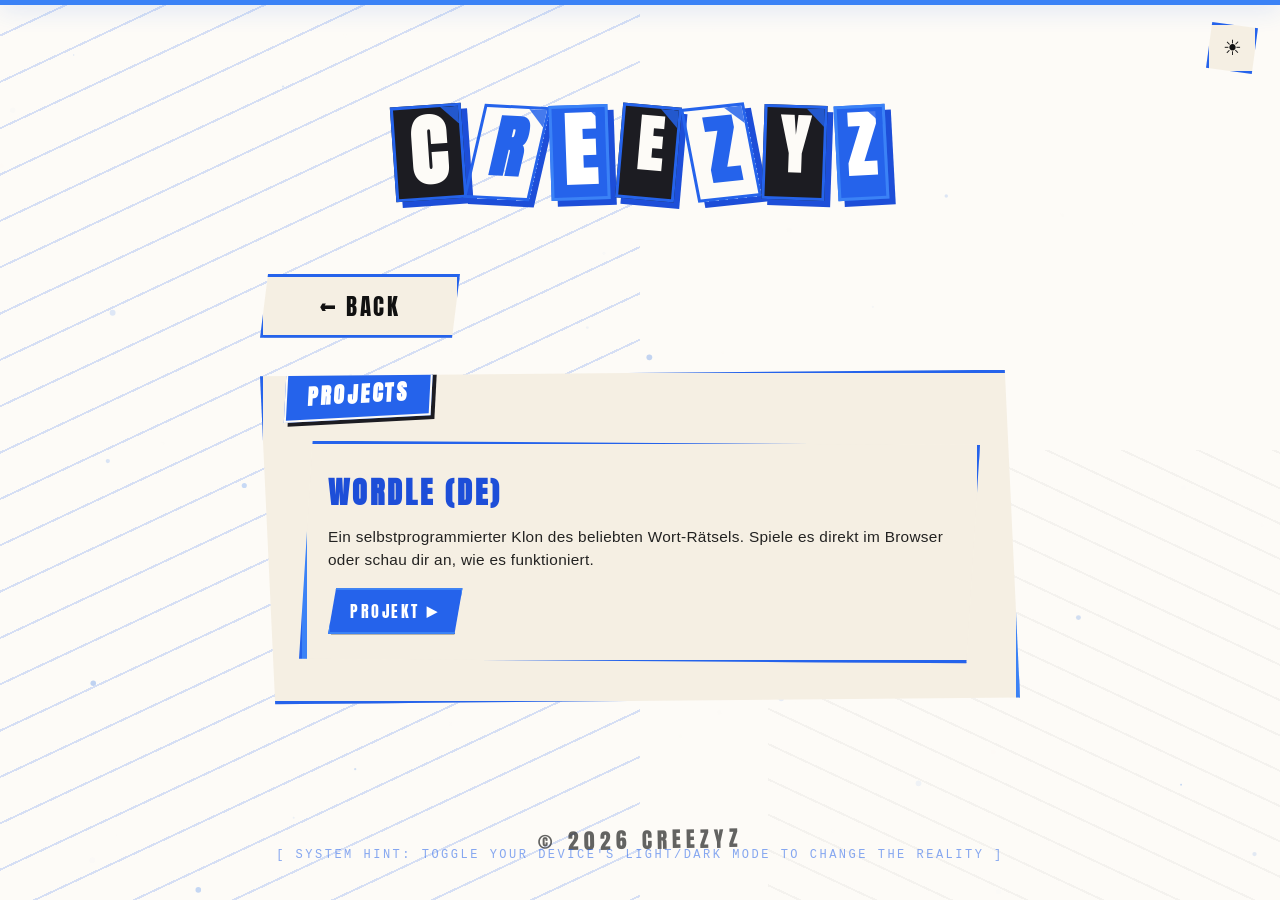
==== projects.html @ 1b04c9df "Update Website mit neuem Design" ====
<!DOCTYPE html>
<html lang="en">
<head>
  <meta charset="UTF-8">
  <meta name="viewport" content="width=device-width, initial-scale=1.0">
  <title>PROJECTS | CREEZYZ</title>
  <link rel="preconnect" href="https://fonts.googleapis.com">
  <link rel="preconnect" href="https://fonts.gstatic.com" crossorigin>
  <link href="https://fonts.googleapis.com/css2?family=Anton&family=Inter:wght@400;500;600&display=swap" rel="stylesheet">
  <link rel="stylesheet" href="style.css">
</head>
<body>
  <div class="top-bar"></div>
  <canvas id="particleCanvas"></canvas>
  <div class="bg-stripes"></div>

  <button class="theme-toggle" id="themeToggle" aria-label="Toggle theme">
    <span class="theme-icon">&#9790;</span>
  </button>

  <header>
    <a href="index.html" style="text-decoration:none;display:inline-block;">
      <h1 class="p5-title" id="mainTitle">
        <span class="p5-title-letter" style="font-size:4.8rem;color:var(--p5-cream);background:var(--p5-anthracite);transform:rotate(-4deg);border-color:var(--p5-blue)">C</span>
        <span class="p5-title-letter" style="font-size:4.2rem;color:var(--p5-blue);background:transparent;transform:rotate(3deg) skewX(-10deg);border-color:var(--p5-blue)">R</span>
        <span class="p5-title-letter" style="font-size:5rem;color:var(--p5-white);background:var(--p5-blue);transform:rotate(-2deg);padding:2px 10px;border-color:var(--p5-blue-bright)">E</span>
        <span class="p5-title-letter" style="font-size:3.8rem;color:var(--p5-cream);background:var(--p5-anthracite);transform:rotate(5deg);border-color:var(--p5-blue)">E</span>
        <span class="p5-title-letter" style="font-size:4.6rem;color:var(--p5-blue);background:transparent;transform:rotate(-6deg) skewX(5deg);border-color:var(--p5-blue)">Z</span>
        <span class="p5-title-letter" style="font-size:4rem;color:var(--p5-cream);background:var(--p5-anthracite);transform:rotate(2deg);border-color:var(--p5-blue)">Y</span>
        <span class="p5-title-letter" style="font-size:4.4rem;color:var(--p5-white);background:var(--p5-blue);transform:rotate(-3deg);padding:2px 8px;border-color:var(--p5-blue-bright)">Z</span>
      </h1>
    </a>
  </header>

  <main>
    <div class="back-button">
      <a href="index.html" class="p5-link" style="max-width:200px;">&larr; BACK</a>
    </div>

    <section class="p5-card projects-card" style="clip-path:polygon(0% 2%, 98% 0%, 100% 98%, 2% 100%);border-right:4px solid var(--p5-blue-bright);">
      <h2 class="p5-badge">PROJECTS</h2>

      <div class="project-item" onclick="openWordleModal()">
        <h3>WORDLE (DE)</h3>
        <p>Ein selbstprogrammierter Klon des beliebten Wort-Rätsels. Spiele es direkt im Browser oder schau dir an, wie es funktioniert.</p>
        <div class="project-btn">PROJEKT &#x25B6;</div>
      </div>
    </section>
  </main>

  <footer>
    <p class="p5-footer">&copy; 2026 CREEZYZ</p>
    <p class="p5-hint">[ SYSTEM HINT: Toggle your device's light/dark mode to change the reality ]</p>
  </footer>

  <div id="wordleModal" class="modal-overlay">
    <div class="modal-content">
      <h2 class="p5-badge" style="background:var(--p5-blue);">WORDLE (DE)</h2>
      <p><strong>Systemzugriff gewährt.</strong> Was möchtest du tun?</p>

      <div class="modal-buttons">
        <a href="wordle/wordle.html" class="p5-link">&#x25B6; SPIELEN</a>
        <p class="modal-desc">Führe das Programm direkt im Browser aus.</p>

        <a href="https://github.com/creezyz/wordle" target="_blank" rel="noopener noreferrer" class="p5-link">&lt;/&gt; SOURCE CODE</a>
        <p class="modal-desc">Analysiere den Code auf GitHub.</p>
      </div>

      <button class="close-btn" onclick="closeWordleModal()">ABBRECHEN</button>
    </div>
  </div>

  <script src="script.js"></script>
</body>
</html>
---- style.css ----
:root {
  --p5-black: #000000;
  --p5-white: #ffffff;

  --p5-blue: #2563eb;
  --p5-blue-bright: #3b82f6;
  --p5-blue-dark: #1d4ed8;
  --p5-blue-deep: #1e3a8a;
  --p5-blue-glow: rgba(37, 99, 235, 0.45);
  --p5-blue-soft: rgba(37, 99, 235, 0.18);

  --p5-cream: #fdfbf7;
  --p5-cream-soft: #f5efe3;
  --p5-cream-edge: #e8dfca;
  --p5-anthracite: #1c1c22;
  --p5-anthracite-soft: #27272f;
  --p5-anthracite-light: #34343d;

  --p5-font-title: "Anton", "Impact", "Arial Black", sans-serif;
  --p5-font-impact: "Impact", "Arial Black", sans-serif;
  --p5-font-body:
    -apple-system, BlinkMacSystemFont, "Segoe UI", Roboto, sans-serif;
  --p5-font-mono: "Courier New", monospace;

  --p5-shadow-blue: 8px 8px 0px var(--p5-blue);
  --p5-shadow-black: 8px 8px 0px var(--p5-black);
  --p5-shadow-soft: 6px 6px 0px var(--p5-blue-dark);
  --p5-transition: 0.18s cubic-bezier(0.1, 0.9, 0.2, 1);
  --p5-edge: 3px;
}

*,
*::before,
*::after {
  box-sizing: border-box;
}

html {
  scroll-behavior: smooth;
}

body {
  margin: 0;
  padding: 0;
  background-color: var(--p5-anthracite);
  color: var(--p5-cream);
  font-family: var(--p5-font-body);
  overflow-x: hidden;
  min-height: 100vh;
  display: flex;
  flex-direction: column;
  align-items: center;
  position: relative;
  letter-spacing: 0.2px;
}

#particleCanvas {
  position: fixed;
  top: 0;
  left: 0;
  width: 100%;
  height: 100%;
  z-index: 0;
  pointer-events: none;
  opacity: 0.7;
}

.bg-stripes {
  position: fixed;
  top: 0;
  left: 0;
  width: 100%;
  height: 100%;
  z-index: 1;
  pointer-events: none;
  overflow: hidden;
}

.bg-stripes::before {
  content: "";
  position: absolute;
  top: -20%;
  left: -10%;
  width: 60%;
  height: 140%;
  background: repeating-linear-gradient(
    -25deg,
    transparent,
    transparent 40px,
    var(--p5-blue-soft) 40px,
    var(--p5-blue-soft) 42px
  );
  animation: stripesMove 22s linear infinite;
}

.bg-stripes::after {
  content: "";
  position: absolute;
  bottom: -10%;
  right: -10%;
  width: 50%;
  height: 60%;
  background: repeating-linear-gradient(
    25deg,
    transparent,
    transparent 30px,
    rgba(253, 251, 247, 0.04) 30px,
    rgba(253, 251, 247, 0.04) 32px
  );
  animation: stripesMove 28s linear infinite reverse;
}

@keyframes stripesMove {
  0% {
    transform: translateX(0) translateY(0);
  }
  100% {
    transform: translateX(50px) translateY(25px);
  }
}

.top-bar {
  position: fixed;
  top: 0;
  left: 0;
  width: 100%;
  height: 5px;
  background: var(--p5-blue);
  z-index: 100;
  box-shadow: 0 0 24px var(--p5-blue-glow);
}

.top-bar::after {
  content: "";
  position: absolute;
  top: 0;
  left: 0;
  width: 100%;
  height: 100%;
  background: var(--p5-blue-bright);
  animation: barPulse 3s ease-in-out infinite;
}

@keyframes barPulse {
  0%,
  100% {
    opacity: 1;
    box-shadow: 0 0 24px var(--p5-blue-glow);
  }
  50% {
    opacity: 0.55;
    box-shadow: 0 0 50px var(--p5-blue-glow);
  }
}

.theme-toggle {
  position: fixed;
  top: 22px;
  right: 22px;
  z-index: 1000;
  width: 52px;
  height: 52px;
  background: var(--p5-anthracite-soft);
  border: var(--p5-edge) solid var(--p5-blue);
  color: var(--p5-cream);
  cursor: pointer;
  display: flex;
  align-items: center;
  justify-content: center;
  font-size: 1.34rem;
  transition: all var(--p5-transition);
  clip-path: polygon(12% 0%, 100% 12%, 88% 100%, 0% 88%);
  opacity: 0;
  animation: fadeSlideIn 0.5s ease-out 0.3s forwards;
  box-shadow: 4px 4px 0px var(--p5-blue-dark);
}

.theme-toggle:hover {
  background: var(--p5-blue);
  border-color: var(--p5-blue-bright);
  color: var(--p5-white);
  transform: scale(1.12) rotate(-6deg);
  box-shadow: 6px 6px 0px var(--p5-black);
}

.theme-icon {
  display: inline-block;
  transition: transform 0.3s ease-out;
}

.theme-toggle:hover .theme-icon {
  transform: rotate(35deg) scale(1.22);
}

header {
  position: relative;
  z-index: 10;
  margin-top: 70px;
  margin-bottom: 18px;
  text-align: center;
  width: 100%;
}

.p5-title {
  display: inline-flex;
  flex-wrap: wrap;
  justify-content: center;
  gap: 4px;
  padding: 14px 18px;
  position: relative;
  max-width: 92vw;
}

.p5-title-letter {
  display: inline-block;
  font-family: var(--p5-font-title);
  font-size: 4.6rem;
  color: var(--p5-cream);
  background: var(--p5-anthracite-soft);
  border: var(--p5-edge) solid var(--p5-blue);
  text-transform: uppercase;
  font-weight: 900;
  line-height: 1;
  padding: 6px 14px;
  margin: 0 3px;
  transition:
    transform 0.22s cubic-bezier(0.2, 0.9, 0.2, 1),
    background-color var(--p5-transition),
    color var(--p5-transition);
  cursor: default;
  transform: skewX(-8deg) rotate(-1deg);
  box-shadow: 6px 6px 0px var(--p5-blue-dark);
  position: relative;
}

.p5-title-letter:nth-child(odd) {
  transform: skewX(-6deg) rotate(1deg);
}

.p5-title-letter:nth-child(even) {
  transform: skewX(-10deg) rotate(-2deg);
}

.p5-title-letter::after {
  content: "";
  position: absolute;
  top: 0;
  right: 0;
  width: 18px;
  height: 18px;
  background: var(--p5-blue);
  clip-path: polygon(0 0, 100% 0, 100% 100%);
  opacity: 0.85;
  pointer-events: none;
}

.p5-title-letter:hover {
  color: var(--p5-white);
  background: var(--p5-blue);
  border-color: var(--p5-blue-bright);
  transform: scale(1.15) rotate(-4deg) skewX(0deg);
  box-shadow: 8px 8px 0px var(--p5-black);
  z-index: 2;
}

main {
  position: relative;
  z-index: 10;
  width: 92%;
  max-width: 760px;
  display: flex;
  flex-direction: column;
  gap: 26px;
  padding: 20px 0 30px 0;
}

.button-section-group {
  display: flex;
  flex-direction: column;
  align-items: center;
  width: 100%;
  opacity: 0;
  animation: fadeSlideIn 0.55s ease-out forwards;
}

.button-section-group:nth-of-type(1) {
  animation-delay: 0.4s;
}
.button-section-group:nth-of-type(2) {
  animation-delay: 0.6s;
}
.button-section-group:nth-of-type(3) {
  animation-delay: 0.8s;
}

.nav-btn {
  font-family: var(--p5-font-title);
  font-size: 1.7rem;
  letter-spacing: 4px;
  text-transform: uppercase;
  color: var(--p5-cream);
  background: var(--p5-anthracite-soft);
  border: var(--p5-edge) solid var(--p5-blue);
  padding: 14px 38px;
  cursor: pointer;
  display: inline-block;
  text-align: center;
  position: relative;
  transition: all var(--p5-transition);
  transform: skewX(-8deg);
  clip-path: polygon(5% 0%, 100% 4%, 95% 100%, 0% 96%);
  box-shadow: 6px 6px 0px var(--p5-blue-dark);
}

.nav-btn::before {
  content: "";
  position: absolute;
  top: -4px;
  left: -4px;
  right: -4px;
  bottom: -4px;
  border: 2px solid var(--p5-blue-bright);
  clip-path: polygon(5% 0%, 100% 4%, 95% 100%, 0% 96%);
  opacity: 0;
  transition: opacity var(--p5-transition);
  z-index: -1;
}

.nav-btn:hover {
  background: var(--p5-blue);
  border-color: var(--p5-blue-bright);
  color: var(--p5-white);
  transform: scale(1.06) skewX(-4deg);
  box-shadow: 8px 8px 0px var(--p5-black);
  letter-spacing: 6px;
}

.nav-btn:hover::before {
  opacity: 1;
}

.nav-btn:active {
  transform: scale(0.96) skewX(-8deg);
}

.nav-btn span {
  display: block;
  transition: transform var(--p5-transition);
}

.nav-btn:hover span {
  transform: translateX(5px);
}

.p5-card {
  background: var(--p5-anthracite-soft);
  color: var(--p5-cream);
  padding: 38px 36px;
  position: relative;
  width: 100%;
  margin-top: 6px;
  border: var(--p5-edge) solid var(--p5-blue);
  box-shadow: 8px 8px 0px var(--p5-blue-dark);
}

.main-card {
  clip-path: polygon(2% 0%, 100% 2%, 98% 100%, 0% 98%);
  border-left: 5px solid var(--p5-blue-bright);
}

.socials-card {
  clip-path: polygon(0% 2%, 98% 0%, 100% 98%, 2% 100%);
  border-right: 5px solid var(--p5-blue-bright);
}

.p5-card p {
  font-family: var(--p5-font-body);
  font-size: 1.05rem;
  line-height: 1.75;
  font-weight: 400;
  margin: 14px 0;
  letter-spacing: 0.3px;
  color: var(--p5-cream);
}

.p5-card strong {
  color: var(--p5-blue-bright);
  font-weight: 700;
}

.p5-badge {
  position: absolute;
  top: -22px;
  left: 22px;
  background: var(--p5-blue);
  color: var(--p5-white);
  font-family: var(--p5-font-title);
  font-size: 1.35rem;
  letter-spacing: 3px;
  padding: 7px 20px;
  transform: rotate(-3deg) skewX(-6deg);
  box-shadow: 4px 4px 0px var(--p5-black);
  z-index: 5;
  white-space: nowrap;
  border: 2px solid var(--p5-cream);
}

.p5-badge.red {
  background: var(--p5-anthracite);
  border: 2px solid var(--p5-blue-bright);
  color: var(--p5-blue-bright);
  box-shadow: 4px 4px 0px var(--p5-blue);
}

.collapsible {
  max-height: 0;
  overflow: hidden;
  transition:
    max-height 0.55s cubic-bezier(0.1, 0.9, 0.2, 1),
    padding 0.4s ease-out,
    opacity 0.4s ease-out,
    margin 0.4s ease-out;
  opacity: 0;
  padding: 0 36px !important;
  margin: 0 !important;
  border: none !important;
  box-shadow: none !important;
}

.collapsible.active {
  max-height: 2000px;
  opacity: 1;
  padding: 38px 36px !important;
  margin-top: 6px !important;
}

.p5-list {
  list-style: none;
  padding: 0;
  margin: 26px 0 0 0;
  display: grid;
  grid-template-columns: 1fr 1fr;
  gap: 14px;
}

.p5-list li {
  display: flex;
  transform: skewX(-6deg);
}

.p5-link {
  font-family: var(--p5-font-title);
  font-size: 1.42rem;
  letter-spacing: 2.5px;
  color: var(--p5-cream);
  text-decoration: none;
  background: var(--p5-anthracite-soft);
  border: var(--p5-edge) solid var(--p5-blue);
  padding: 12px 18px;
  display: block;
  width: 100%;
  text-align: center;
  transition: all var(--p5-transition);
  position: relative;
  clip-path: polygon(4% 0%, 100% 0%, 96% 100%, 0% 100%);
  box-shadow: 4px 4px 0px var(--p5-blue-dark);
}

.p5-link::after {
  content: "▸";
  position: absolute;
  right: 10px;
  top: 50%;
  transform: translateY(-50%);
  opacity: 0;
  transition: all var(--p5-transition);
  color: var(--p5-blue-bright);
  font-weight: 900;
}

.p5-link:hover {
  background: var(--p5-blue);
  border-color: var(--p5-blue-bright);
  color: var(--p5-white);
  transform: scale(1.04) skewX(-3deg);
  box-shadow: 6px 6px 0px var(--p5-black);
  letter-spacing: 4px;
  padding-left: 22px;
}

.p5-link:hover::after {
  opacity: 1;
  right: 14px;
}

footer {
  position: relative;
  z-index: 10;
  width: 100%;
  text-align: center;
  margin-top: auto;
  padding: 32px 20px 26px 20px;
}

.p5-footer {
  font-family: var(--p5-font-title);
  font-size: 1.35rem;
  letter-spacing: 5px;
  color: var(--p5-cream);
  opacity: 0.65;
  margin: 0;
  transform: rotate(-1deg);
}

.p5-hint {
  font-family: var(--p5-font-mono);
  font-size: 0.75rem;
  color: var(--p5-blue-bright);
  opacity: 0.55;
  margin-top: -8px;
  letter-spacing: 2.5px;
  text-transform: uppercase;
}

.back-button {
  opacity: 0;
  animation: fadeSlideIn 0.5s ease-out 0.4s forwards;
  width: 100%;
}

.project-item {
  border: var(--p5-edge) solid var(--p5-blue);
  padding: 26px;
  margin-top: 30px;
  background: var(--p5-anthracite-soft);
  cursor: pointer;
  transition: all var(--p5-transition);
  clip-path: polygon(2% 0%, 100% 2%, 98% 100%, 0% 98%);
  position: relative;
  box-shadow: 6px 6px 0px var(--p5-blue-dark);
}

.project-item::before {
  content: "";
  position: absolute;
  top: 0;
  left: 0;
  width: 5px;
  height: 100%;
  background: var(--p5-blue-bright);
  transition: width var(--p5-transition);
}

.project-item:hover {
  transform: translateX(8px) scale(1.02);
  border-color: var(--p5-blue-bright);
  box-shadow: -8px 8px 0px var(--p5-blue-glow);
  background: var(--p5-anthracite-light);
}

.project-item:hover::before {
  width: 8px;
}

.project-item h3 {
  font-family: var(--p5-font-title);
  color: var(--p5-blue-bright);
  font-size: 1.85rem;
  margin: 0 0 10px 0;
  letter-spacing: 3px;
  text-transform: uppercase;
}

.project-item p {
  font-family: var(--p5-font-body);
  font-size: 0.96rem;
  line-height: 1.55;
  margin: 0;
  opacity: 0.92;
  color: var(--p5-cream);
}

.project-btn {
  display: inline-block;
  background: var(--p5-blue);
  color: var(--p5-white);
  font-family: var(--p5-font-title);
  font-size: 1rem;
  letter-spacing: 2.5px;
  padding: 9px 20px;
  margin-top: 16px;
  border: 2px solid var(--p5-blue-bright);
  clip-path: polygon(6% 0%, 100% 0%, 94% 100%, 0% 100%);
  transition: all var(--p5-transition);
  text-transform: uppercase;
  box-shadow: 3px 3px 0px var(--p5-black);
}

.project-item:hover .project-btn {
  background: var(--p5-cream);
  color: var(--p5-anthracite);
  transform: skewX(-5deg);
  border-color: var(--p5-cream);
}

.modal-overlay {
  display: none;
  position: fixed;
  inset: 0;
  background: rgba(0, 0, 0, 0.92);
  z-index: 2000;
  justify-content: center;
  align-items: center;
  opacity: 0;
  animation: fadeIn 0.28s forwards;
  backdrop-filter: blur(2px);
}

.modal-content {
  width: 92%;
  max-width: 440px;
  background: var(--p5-anthracite-soft);
  padding: 38px 34px;
  position: relative;
  clip-path: polygon(2% 0%, 100% 2%, 98% 100%, 0% 98%);
  border: 3px solid var(--p5-blue);
  box-shadow: 10px 10px 0px var(--p5-blue-dark);
  color: var(--p5-cream);
}

.modal-content p {
  font-family: var(--p5-font-body);
  font-size: 1rem;
  line-height: 1.55;
  color: var(--p5-cream);
}

.modal-buttons {
  margin-top: 26px;
  display: flex;
  flex-direction: column;
  gap: 16px;
}

.modal-buttons .p5-link {
  font-size: 1.22rem;
}

.modal-desc {
  font-size: 0.85rem !important;
  opacity: 0.65;
  margin-top: -12px;
  text-align: center;
  font-family: var(--p5-font-mono) !important;
  letter-spacing: 1px;
}

.close-btn {
  margin-top: 22px;
  background: transparent;
  border: 2px solid var(--p5-blue);
  color: var(--p5-blue-bright);
  font-family: var(--p5-font-title);
  font-size: 1.1rem;
  letter-spacing: 2.5px;
  cursor: pointer;
  width: 100%;
  text-align: center;
  padding: 11px;
  transition: all var(--p5-transition);
  clip-path: polygon(4% 0%, 100% 0%, 96% 100%, 0% 100%);
  text-transform: uppercase;
}

.close-btn:hover {
  background: var(--p5-blue);
  color: var(--p5-white);
  border-color: var(--p5-blue-bright);
  box-shadow: 0 0 25px var(--p5-blue-glow), 4px 4px 0px var(--p5-black);
}

@keyframes fadeSlideIn {
  0% {
    opacity: 0;
    transform: translateY(32px);
  }
  100% {
    opacity: 1;
    transform: translateY(0);
  }
}

@keyframes fadeIn {
  to {
    opacity: 1;
  }
}

@keyframes letterPop {
  0% {
    transform: scale(0) rotate(30deg);
    opacity: 0;
  }
  60% {
    transform: scale(1.2) rotate(-5deg);
    opacity: 1;
  }
  100% {
    transform: scale(1) rotate(0deg);
    opacity: 1;
  }
}

@media (max-width: 600px) {
  header {
    margin-top: 50px;
    margin-bottom: 8px;
  }

  main {
    gap: 22px;
  }

  .p5-title {
    gap: 2px;
    padding: 8px 6px;
    transform: scale(0.66);
    transform-origin: top center;
    flex-wrap: nowrap;
  }

  .p5-title-letter {
    padding: 2px 6px !important;
    margin: 0 2px !important;
  }

  .nav-btn {
    font-size: 1.3rem;
    padding: 11px 18px;
    letter-spacing: 2.5px;
    width: 100%;
  }

  .nav-btn:hover {
    letter-spacing: 3px;
  }

  .p5-card {
    padding: 28px 18px;
  }

  .p5-card p {
    font-size: 0.96rem;
  }

  .collapsible {
    padding: 0 18px !important;
  }

  .collapsible.active {
    padding: 28px 18px !important;
  }

  .p5-list {
    grid-template-columns: 1fr;
    gap: 10px;
  }

  .p5-link {
    font-size: 1.12rem;
    padding: 9px 12px;
    letter-spacing: 1.5px;
  }

  .p5-link::after {
    display: none;
  }

  .p5-badge {
    font-size: 1.02rem;
    padding: 5px 14px;
    left: 12px;
    top: -17px;
  }

  .project-item {
    padding: 20px;
  }

  .project-item h3 {
    font-size: 1.35rem;
  }

  .project-item p {
    font-size: 0.86rem;
  }

  .project-btn {
    font-size: 0.85rem;
    padding: 7px 14px;
  }

  .modal-content {
    padding: 26px 18px;
  }

  .modal-buttons .p5-link {
    font-size: 1rem;
  }

  .close-btn {
    font-size: 0.95rem;
    padding: 9px;
  }

  .back-button .p5-link {
    font-size: 0.96rem;
    padding: 7px 12px;
    max-width: 130px !important;
  }

  .p5-footer {
    font-size: 1rem;
    letter-spacing: 3px;
  }

  .p5-hint {
    font-size: 0.6rem;
    letter-spacing: 1.5px;
  }

  .theme-toggle {
    top: 14px;
    right: 14px;
    width: 42px;
    height: 42px;
    font-size: 1.1rem;
  }
}

@media (min-width: 601px) and (max-width: 1024px) {
  .p5-title {
    transform: scale(0.84);
    transform-origin: top center;
  }
}

body[data-theme="dark"] {
  background-color: var(--p5-anthracite);
  color: var(--p5-cream);
}

body[data-theme="light"] {
  background-color: var(--p5-cream);
  color: #111111;
}

body[data-theme="light"] .p5-card {
  background: var(--p5-cream-soft);
  color: #111111;
  border-color: var(--p5-blue);
  box-shadow: 8px 8px 0px var(--p5-blue-dark);
}

body[data-theme="light"] .socials-card {
  background: var(--p5-cream-soft);
  color: #111111;
  border-right-color: var(--p5-blue-bright);
}

body[data-theme="light"] .project-item {
  background: var(--p5-cream-soft);
  border-color: var(--p5-blue);
  color: #111111;
}

body[data-theme="light"] .project-item:hover {
  background: var(--p5-cream);
}

body[data-theme="light"] .nav-btn {
  background: var(--p5-cream-soft);
  border-color: var(--p5-blue);
  color: #111111;
}

body[data-theme="light"] .nav-btn:hover {
  background: var(--p5-blue);
  color: var(--p5-white);
  border-color: var(--p5-blue-bright);
}

body[data-theme="light"] .p5-link {
  background: var(--p5-cream-soft);
  border-color: var(--p5-blue);
  color: #111111;
}

body[data-theme="light"] .p5-link:hover {
  background: var(--p5-blue);
  color: var(--p5-white);
  border-color: var(--p5-blue-bright);
}

body[data-theme="light"] .modal-content {
  background: var(--p5-cream-soft);
  color: #111111;
  border-color: var(--p5-blue);
}

body[data-theme="light"] .theme-toggle {
  border-color: var(--p5-blue);
  color: #111111;
  background: var(--p5-cream-soft);
}

body[data-theme="light"] .theme-toggle:hover {
  background: var(--p5-blue);
  color: var(--p5-white);
  border-color: var(--p5-blue-bright);
}

body[data-theme="light"] .project-btn {
  background: var(--p5-blue);
  color: var(--p5-white);
  border-color: var(--p5-blue-bright);
}

body[data-theme="light"] .project-item:hover .project-btn {
  background: var(--p5-anthracite);
  color: var(--p5-cream);
  border-color: var(--p5-anthracite);
}

body[data-theme="light"] .p5-footer {
  color: #111111;
}

body[data-theme="light"] .p5-hint {
  color: var(--p5-blue);
}

body[data-theme="light"] .p5-title-letter {
  background: var(--p5-cream-soft);
  color: #111111;
  border-color: var(--p5-blue);
  box-shadow: 6px 6px 0px var(--p5-blue-dark);
}

body[data-theme="light"] .p5-title-letter:hover {
  background: var(--p5-blue);
  color: var(--p5-white);
  border-color: var(--p5-blue-bright);
}

body[data-theme="light"] .p5-card p {
  color: #111111;
}

body[data-theme="light"] .p5-card strong {
  color: var(--p5-blue-dark);
}

body[data-theme="light"] .project-item p {
  color: #111111;
}

body[data-theme="light"] .project-item h3 {
  color: var(--p5-blue-dark);
}

body[data-theme="light"] .modal-content p {
  color: #111111;
}

body[data-theme="light"] .close-btn {
  color: var(--p5-blue-dark);
  border-color: var(--p5-blue);
}

body[data-theme="light"] .close-btn:hover {
  background: var(--p5-blue);
  color: var(--p5-white);
  border-color: var(--p5-blue-bright);
}

body[data-theme="light"] .p5-badge {
  background: var(--p5-blue);
  color: var(--p5-white);
  border-color: var(--p5-cream);
  box-shadow: 4px 4px 0px var(--p5-anthracite);
}

body[data-theme="light"] .p5-badge.red {
  background: var(--p5-cream-soft);
  color: var(--p5-blue-dark);
  border: 2px solid var(--p5-blue);
  box-shadow: 4px 4px 0px var(--p5-blue);
}

body[data-theme="light"] .top-bar {
  background: var(--p5-blue);
}

body[data-theme="light"] .top-bar::after {
  background: var(--p5-blue-bright);
}

body[data-theme="light"] #particleCanvas {
  opacity: 0.45;
}

body[data-theme="light"] .bg-stripes::after {
  background: repeating-linear-gradient(
    25deg,
    transparent,
    transparent 30px,
    rgba(28, 28, 34, 0.04) 30px,
    rgba(28, 28, 34, 0.04) 32px
  );
}
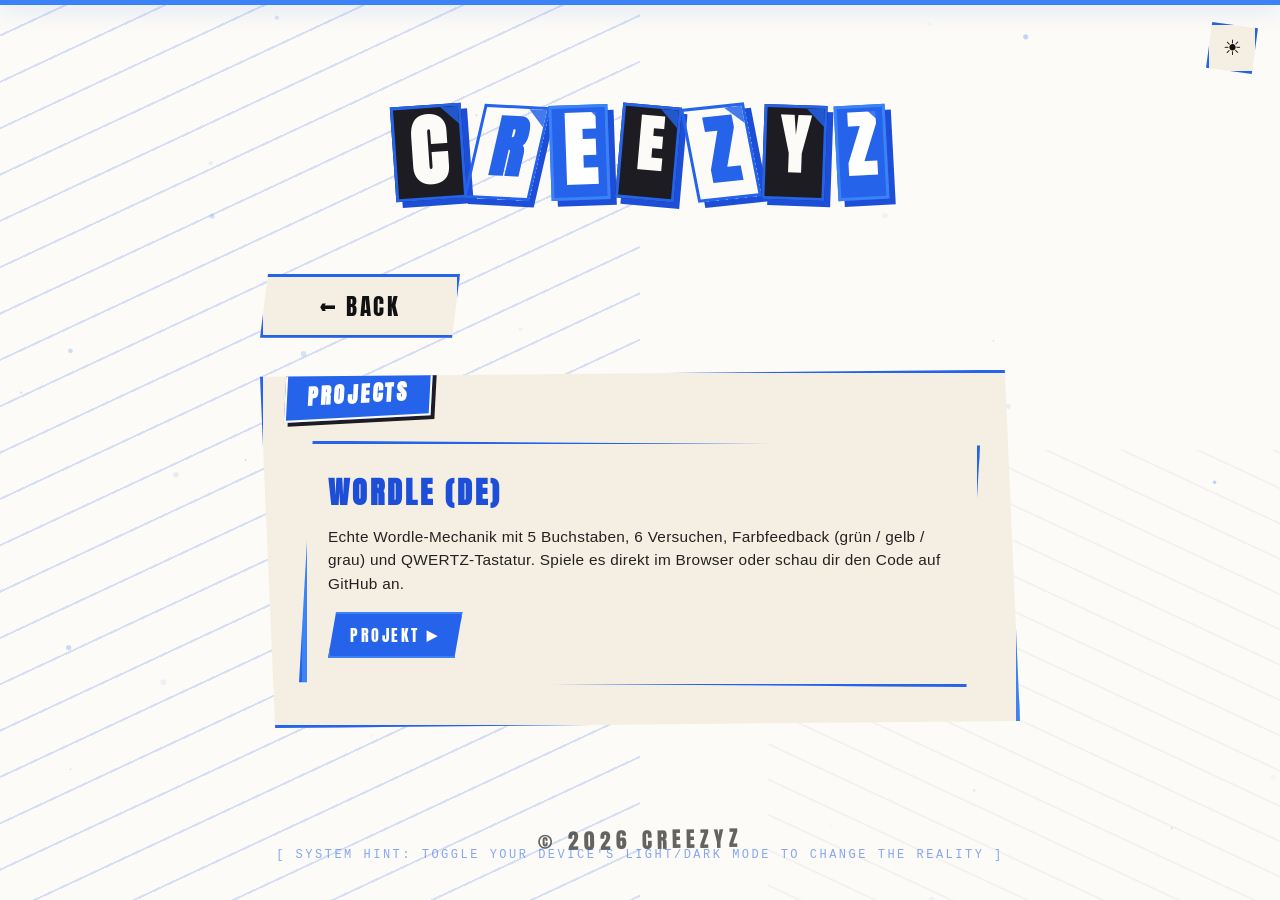
==== commit e173bdc5: "wordle update" ====
--- a/projects.html
+++ b/projects.html
@@ -42,7 +42,7 @@
 
       <div class="project-item" onclick="openWordleModal()">
         <h3>WORDLE (DE)</h3>
-        <p>Ein selbstprogrammierter Klon des beliebten Wort-Rätsels. Spiele es direkt im Browser oder schau dir an, wie es funktioniert.</p>
+        <p>Echte Wordle-Mechanik mit 5 Buchstaben, 6 Versuchen, Farbfeedback (grün / gelb / grau) und QWERTZ-Tastatur. Spiele es direkt im Browser oder schau dir den Code auf GitHub an.</p>
         <div class="project-btn">PROJEKT &#x25B6;</div>
       </div>
     </section>
